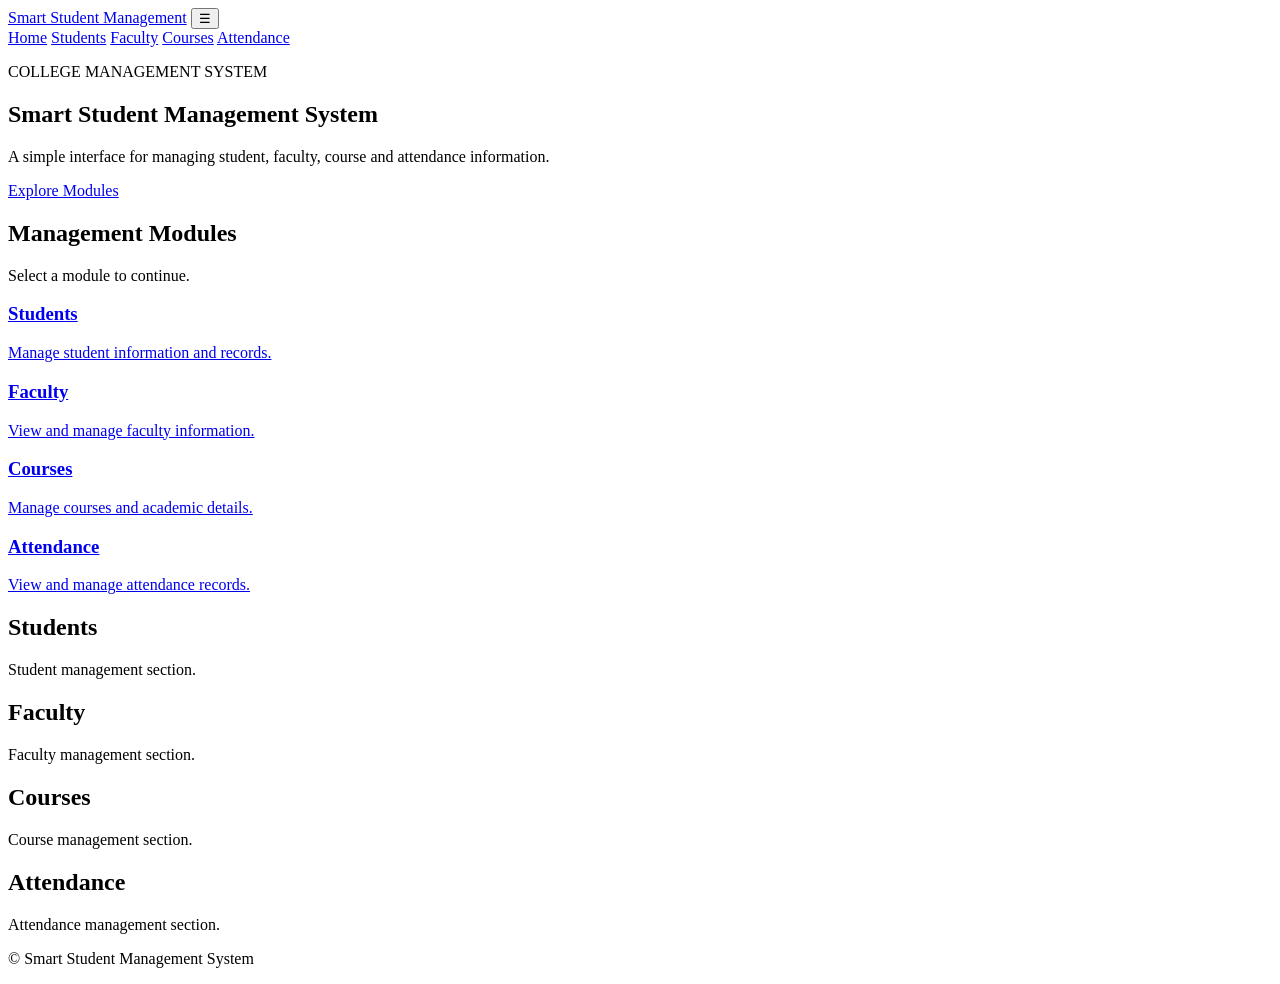
==== frontend/index.html @ 33f73b7b "Add index.html for Smart Student Management System This file contains the structure and content for " ====
<!DOCTYPE html>
<html lang="en">
<head>
    <meta charset="UTF-8">
    <meta name="viewport" content="width=device-width, initial-scale=1.0">
    <title>Smart Student Management System</title>
    <link rel="stylesheet" href="css/style.css">
</head>

<body>

<header class="header">
    <div class="container nav-container">
        <a href="#" class="logo">Smart Student Management</a>

        <button class="menu-btn" id="menuBtn">☰</button>

        <nav class="nav" id="navMenu">
            <a href="#home">Home</a>
            <a href="#students">Students</a>
            <a href="#faculty">Faculty</a>
            <a href="#courses">Courses</a>
            <a href="#attendance">Attendance</a>
        </nav>
    </div>
</header>

<main>

    <section id="home" class="hero">
        <div class="container">
            <p class="tag">COLLEGE MANAGEMENT SYSTEM</p>

            <h1>Smart Student Management System</h1>

            <p class="hero-text">
                A simple interface for managing student, faculty,
                course and attendance information.
            </p>

            <a href="#modules" class="btn">Explore Modules</a>
        </div>
    </section>


    <section id="modules" class="section">
        <div class="container">

            <h2>Management Modules</h2>

            <p class="section-text">
                Select a module to continue.
            </p>

            <div class="card-grid">

                <a href="#students" class="card">
                    <h3>Students</h3>
                    <p>Manage student information and records.</p>
                </a>

                <a href="#faculty" class="card">
                    <h3>Faculty</h3>
                    <p>View and manage faculty information.</p>
                </a>

                <a href="#courses" class="card">
                    <h3>Courses</h3>
                    <p>Manage courses and academic details.</p>
                </a>

                <a href="#attendance" class="card">
                    <h3>Attendance</h3>
                    <p>View and manage attendance records.</p>
                </a>

            </div>
        </div>
    </section>


    <section id="students" class="section section-light">
        <div class="container">
            <h2>Students</h2>
            <p>Student management section.</p>
        </div>
    </section>


    <section id="faculty" class="section">
        <div class="container">
            <h2>Faculty</h2>
            <p>Faculty management section.</p>
        </div>
    </section>


    <section id="courses" class="section section-light">
        <div class="container">
            <h2>Courses</h2>
            <p>Course management section.</p>
        </div>
    </section>


    <section id="attendance" class="section">
        <div class="container">
            <h2>Attendance</h2>
            <p>Attendance management section.</p>
        </div>
    </section>

</main>


<footer class="footer">
    <div class="container">
        <p>
            &copy; <span id="year"></span>
            Smart Student Management System
        </p>
    </div>
</footer>

<script src="js/script.js"></script>

</body>
</html>
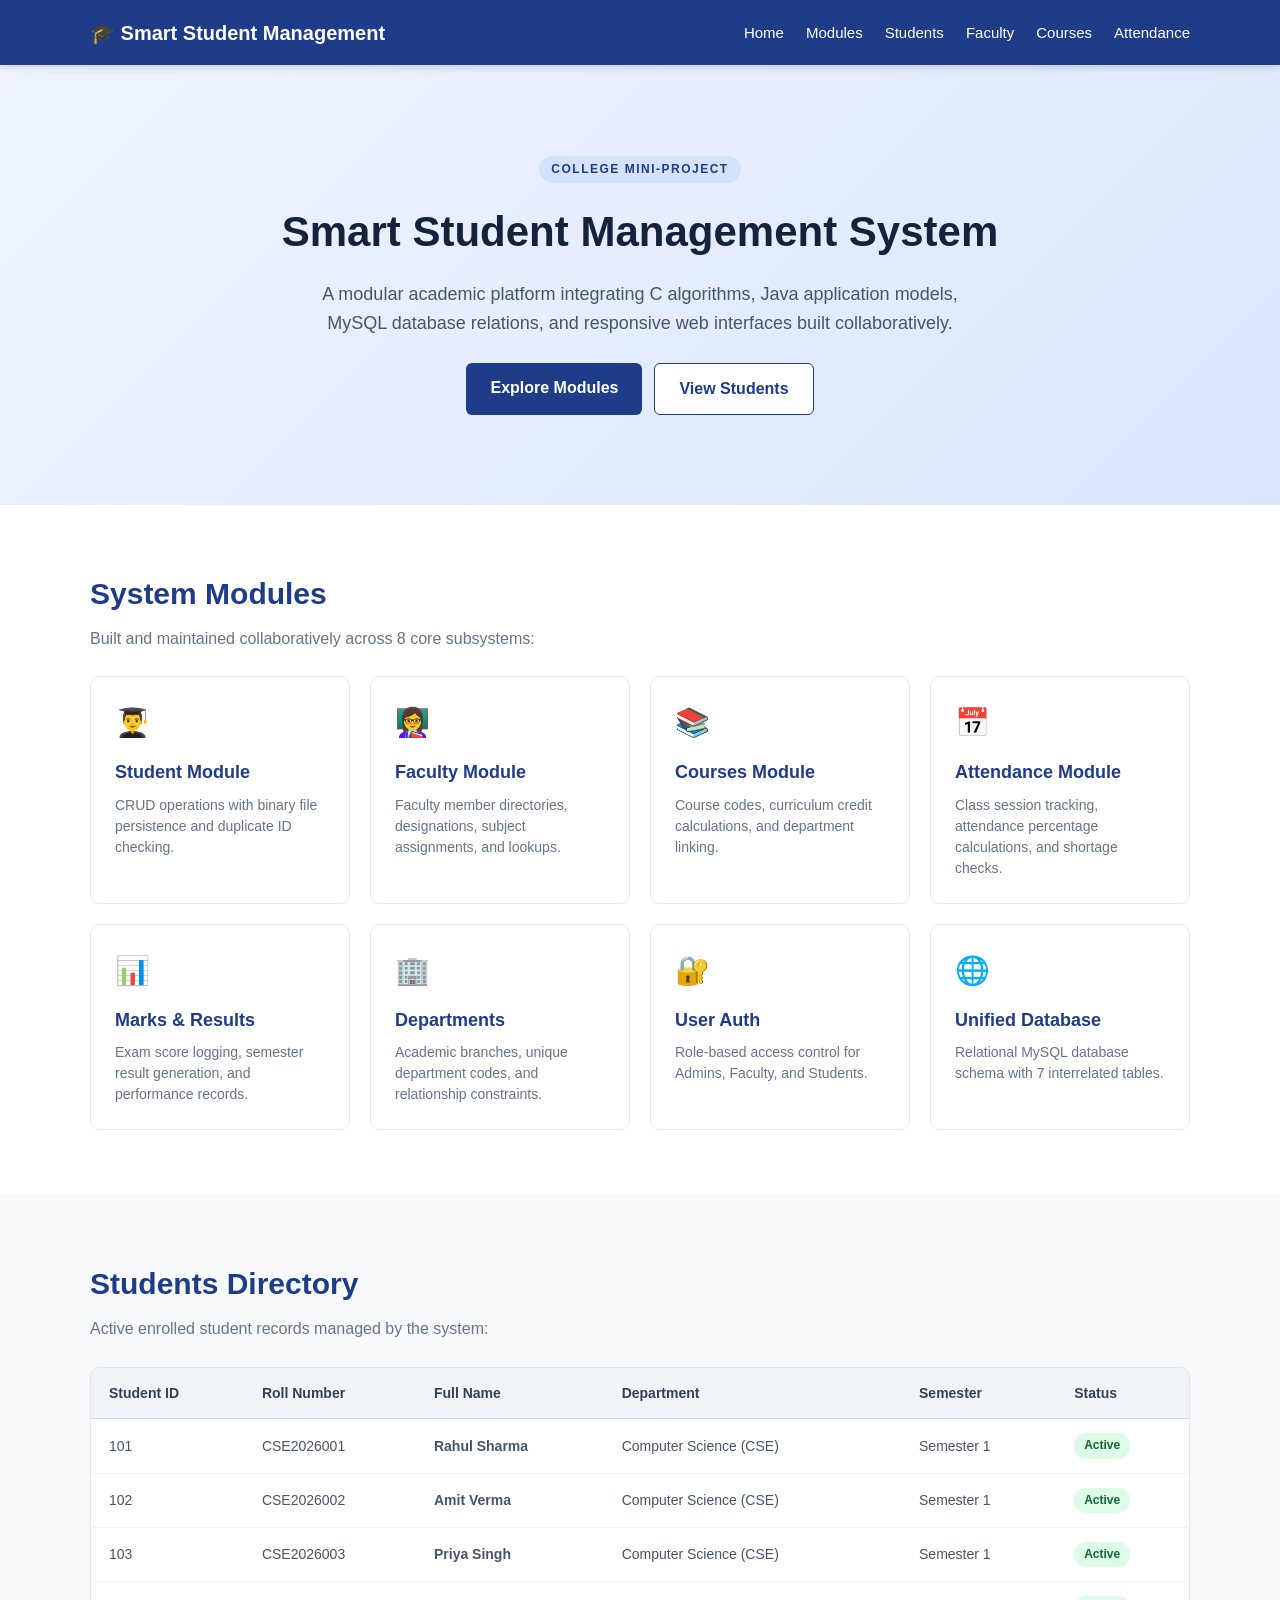
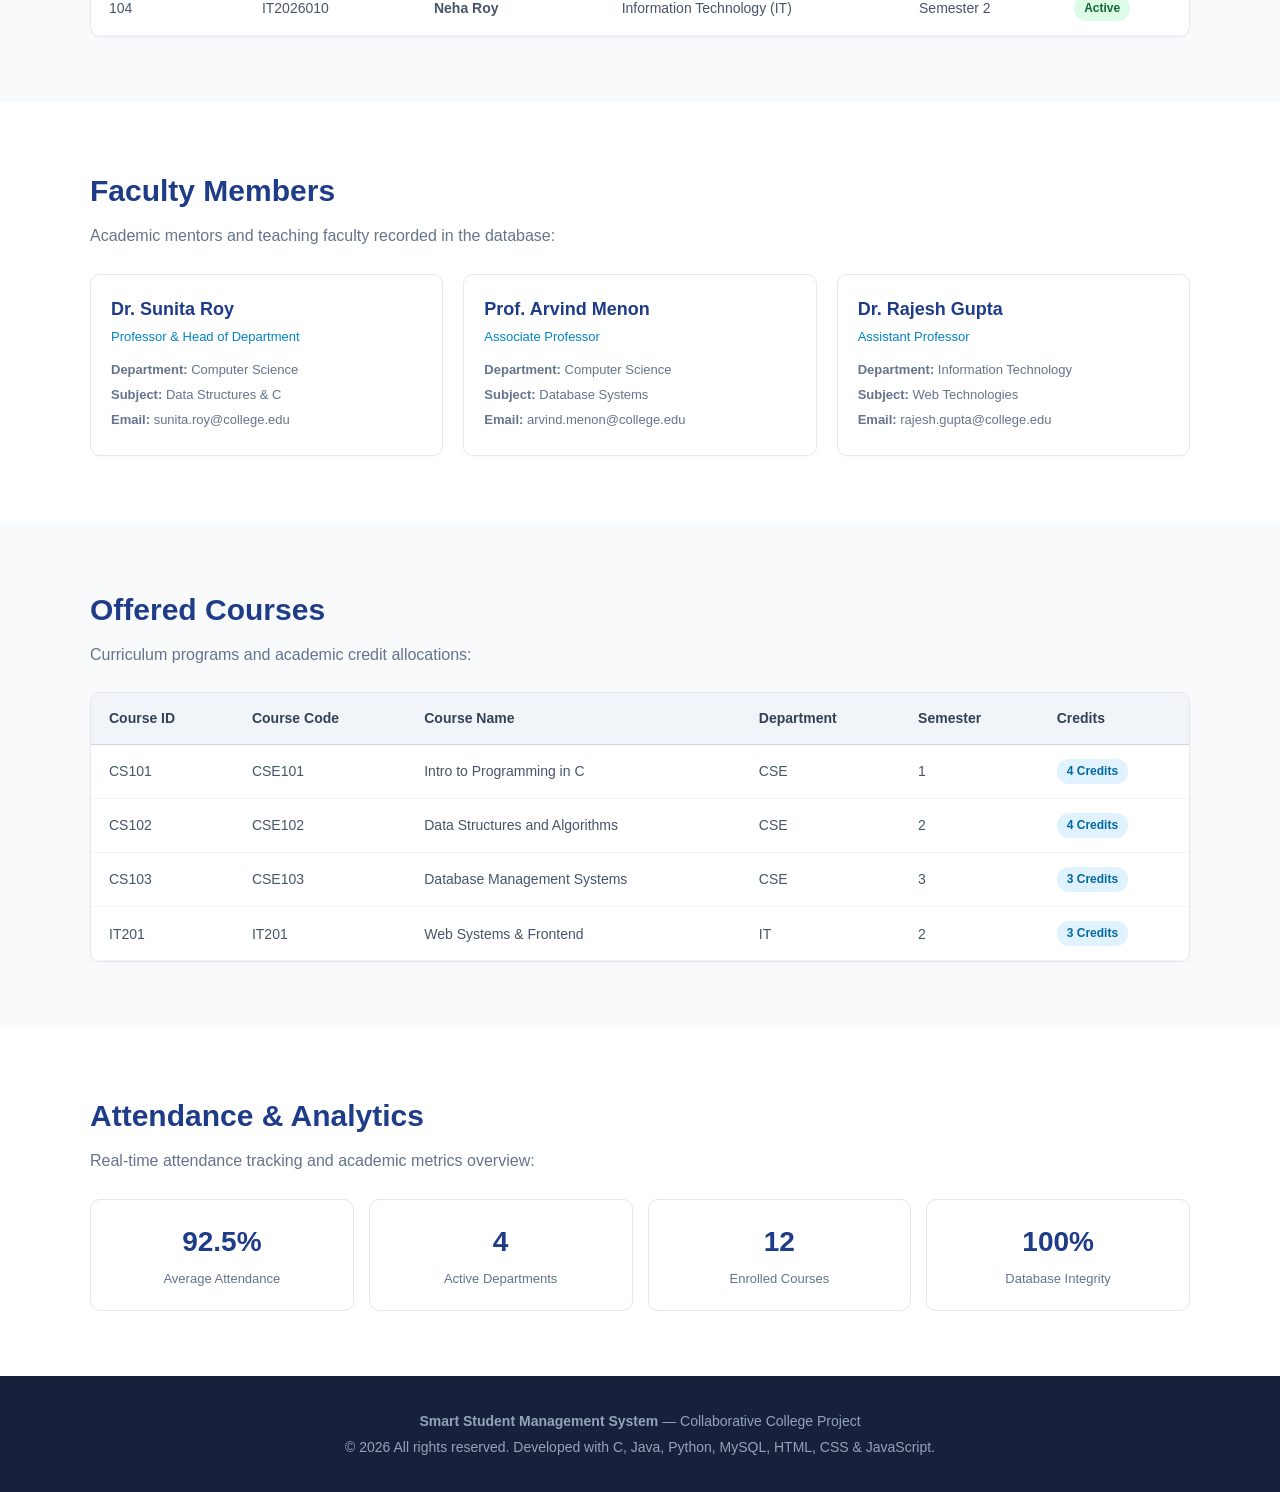
==== commit 468c4c09: "Feat: enrich frontend portal with sample directories, metrics, and root Pages redirect" ====
--- a/frontend/index.html
+++ b/frontend/index.html
@@ -11,12 +11,13 @@
 
 <header class="header">
     <div class="container nav-container">
-        <a href="#" class="logo">Smart Student Management</a>
-
-        <button class="menu-btn" id="menuBtn">☰</button>
+        <a href="#home" class="logo">🎓 Smart Student Management</a>
+
+        <button class="menu-btn" id="menuBtn" aria-label="Toggle navigation">☰</button>
 
         <nav class="nav" id="navMenu">
             <a href="#home">Home</a>
+            <a href="#modules">Modules</a>
             <a href="#students">Students</a>
             <a href="#faculty">Faculty</a>
             <a href="#courses">Courses</a>
@@ -27,98 +28,265 @@
 
 <main>
 
+    <!-- Hero Section -->
     <section id="home" class="hero">
         <div class="container">
-            <p class="tag">COLLEGE MANAGEMENT SYSTEM</p>
-
+            <span class="tag">COLLEGE MINI-PROJECT</span>
             <h1>Smart Student Management System</h1>
-
             <p class="hero-text">
-                A simple interface for managing student, faculty,
-                course and attendance information.
+                A modular academic platform integrating C algorithms, Java application models, MySQL database relations, and responsive web interfaces built collaboratively.
             </p>
-
-            <a href="#modules" class="btn">Explore Modules</a>
-        </div>
-    </section>
-
-
+            <div class="hero-btns">
+                <a href="#modules" class="btn">Explore Modules</a>
+                <a href="#students" class="btn btn-secondary">View Students</a>
+            </div>
+        </div>
+    </section>
+
+    <!-- Module Showcase -->
     <section id="modules" class="section">
         <div class="container">
-
-            <h2>Management Modules</h2>
-
+            <h2>System Modules</h2>
             <p class="section-text">
-                Select a module to continue.
+                Built and maintained collaboratively across 8 core subsystems:
             </p>
 
             <div class="card-grid">
-
                 <a href="#students" class="card">
-                    <h3>Students</h3>
-                    <p>Manage student information and records.</p>
+                    <div class="card-icon">👨‍🎓</div>
+                    <h3>Student Module</h3>
+                    <p>CRUD operations with binary file persistence and duplicate ID checking.</p>
                 </a>
 
                 <a href="#faculty" class="card">
-                    <h3>Faculty</h3>
-                    <p>View and manage faculty information.</p>
+                    <div class="card-icon">👩‍🏫</div>
+                    <h3>Faculty Module</h3>
+                    <p>Faculty member directories, designations, subject assignments, and lookups.</p>
                 </a>
 
                 <a href="#courses" class="card">
-                    <h3>Courses</h3>
-                    <p>Manage courses and academic details.</p>
+                    <div class="card-icon">📚</div>
+                    <h3>Courses Module</h3>
+                    <p>Course codes, curriculum credit calculations, and department linking.</p>
                 </a>
 
                 <a href="#attendance" class="card">
-                    <h3>Attendance</h3>
-                    <p>View and manage attendance records.</p>
-                </a>
-
-            </div>
-        </div>
-    </section>
-
-
+                    <div class="card-icon">📅</div>
+                    <h3>Attendance Module</h3>
+                    <p>Class session tracking, attendance percentage calculations, and shortage checks.</p>
+                </a>
+
+                <div class="card">
+                    <div class="card-icon">📊</div>
+                    <h3>Marks & Results</h3>
+                    <p>Exam score logging, semester result generation, and performance records.</p>
+                </div>
+
+                <div class="card">
+                    <div class="card-icon">🏢</div>
+                    <h3>Departments</h3>
+                    <p>Academic branches, unique department codes, and relationship constraints.</p>
+                </div>
+
+                <div class="card">
+                    <div class="card-icon">🔐</div>
+                    <h3>User Auth</h3>
+                    <p>Role-based access control for Admins, Faculty, and Students.</p>
+                </div>
+
+                <div class="card">
+                    <div class="card-icon">🌐</div>
+                    <h3>Unified Database</h3>
+                    <p>Relational MySQL database schema with 7 interrelated tables.</p>
+                </div>
+            </div>
+        </div>
+    </section>
+
+    <!-- Students Directory -->
     <section id="students" class="section section-light">
         <div class="container">
-            <h2>Students</h2>
-            <p>Student management section.</p>
-        </div>
-    </section>
-
-
+            <h2>Students Directory</h2>
+            <p class="section-text">Active enrolled student records managed by the system:</p>
+
+            <div class="table-responsive">
+                <table class="data-table">
+                    <thead>
+                        <tr>
+                            <th>Student ID</th>
+                            <th>Roll Number</th>
+                            <th>Full Name</th>
+                            <th>Department</th>
+                            <th>Semester</th>
+                            <th>Status</th>
+                        </tr>
+                    </thead>
+                    <tbody>
+                        <tr>
+                            <td>101</td>
+                            <td>CSE2026001</td>
+                            <td><strong>Rahul Sharma</strong></td>
+                            <td>Computer Science (CSE)</td>
+                            <td>Semester 1</td>
+                            <td><span class="badge badge-success">Active</span></td>
+                        </tr>
+                        <tr>
+                            <td>102</td>
+                            <td>CSE2026002</td>
+                            <td><strong>Amit Verma</strong></td>
+                            <td>Computer Science (CSE)</td>
+                            <td>Semester 1</td>
+                            <td><span class="badge badge-success">Active</span></td>
+                        </tr>
+                        <tr>
+                            <td>103</td>
+                            <td>CSE2026003</td>
+                            <td><strong>Priya Singh</strong></td>
+                            <td>Computer Science (CSE)</td>
+                            <td>Semester 1</td>
+                            <td><span class="badge badge-success">Active</span></td>
+                        </tr>
+                        <tr>
+                            <td>104</td>
+                            <td>IT2026010</td>
+                            <td><strong>Neha Roy</strong></td>
+                            <td>Information Technology (IT)</td>
+                            <td>Semester 2</td>
+                            <td><span class="badge badge-success">Active</span></td>
+                        </tr>
+                    </tbody>
+                </table>
+            </div>
+        </div>
+    </section>
+
+    <!-- Faculty Directory -->
     <section id="faculty" class="section">
         <div class="container">
-            <h2>Faculty</h2>
-            <p>Faculty management section.</p>
-        </div>
-    </section>
-
-
+            <h2>Faculty Members</h2>
+            <p class="section-text">Academic mentors and teaching faculty recorded in the database:</p>
+
+            <div class="faculty-grid">
+                <div class="faculty-card">
+                    <h4>Dr. Sunita Roy</h4>
+                    <div class="desig">Professor & Head of Department</div>
+                    <p><strong>Department:</strong> Computer Science</p>
+                    <p><strong>Subject:</strong> Data Structures & C</p>
+                    <p><strong>Email:</strong> sunita.roy@college.edu</p>
+                </div>
+
+                <div class="faculty-card">
+                    <h4>Prof. Arvind Menon</h4>
+                    <div class="desig">Associate Professor</div>
+                    <p><strong>Department:</strong> Computer Science</p>
+                    <p><strong>Subject:</strong> Database Systems</p>
+                    <p><strong>Email:</strong> arvind.menon@college.edu</p>
+                </div>
+
+                <div class="faculty-card">
+                    <h4>Dr. Rajesh Gupta</h4>
+                    <div class="desig">Assistant Professor</div>
+                    <p><strong>Department:</strong> Information Technology</p>
+                    <p><strong>Subject:</strong> Web Technologies</p>
+                    <p><strong>Email:</strong> rajesh.gupta@college.edu</p>
+                </div>
+            </div>
+        </div>
+    </section>
+
+    <!-- Courses Section -->
     <section id="courses" class="section section-light">
         <div class="container">
-            <h2>Courses</h2>
-            <p>Course management section.</p>
-        </div>
-    </section>
-
-
+            <h2>Offered Courses</h2>
+            <p class="section-text">Curriculum programs and academic credit allocations:</p>
+
+            <div class="table-responsive">
+                <table class="data-table">
+                    <thead>
+                        <tr>
+                            <th>Course ID</th>
+                            <th>Course Code</th>
+                            <th>Course Name</th>
+                            <th>Department</th>
+                            <th>Semester</th>
+                            <th>Credits</th>
+                        </tr>
+                    </thead>
+                    <tbody>
+                        <tr>
+                            <td>CS101</td>
+                            <td>CSE101</td>
+                            <td>Intro to Programming in C</td>
+                            <td>CSE</td>
+                            <td>1</td>
+                            <td><span class="badge badge-info">4 Credits</span></td>
+                        </tr>
+                        <tr>
+                            <td>CS102</td>
+                            <td>CSE102</td>
+                            <td>Data Structures and Algorithms</td>
+                            <td>CSE</td>
+                            <td>2</td>
+                            <td><span class="badge badge-info">4 Credits</span></td>
+                        </tr>
+                        <tr>
+                            <td>CS103</td>
+                            <td>CSE103</td>
+                            <td>Database Management Systems</td>
+                            <td>CSE</td>
+                            <td>3</td>
+                            <td><span class="badge badge-info">3 Credits</span></td>
+                        </tr>
+                        <tr>
+                            <td>IT201</td>
+                            <td>IT201</td>
+                            <td>Web Systems & Frontend</td>
+                            <td>IT</td>
+                            <td>2</td>
+                            <td><span class="badge badge-info">3 Credits</span></td>
+                        </tr>
+                    </tbody>
+                </table>
+            </div>
+        </div>
+    </section>
+
+    <!-- Attendance Overview -->
     <section id="attendance" class="section">
         <div class="container">
-            <h2>Attendance</h2>
-            <p>Attendance management section.</p>
+            <h2>Attendance & Analytics</h2>
+            <p class="section-text">Real-time attendance tracking and academic metrics overview:</p>
+
+            <div class="metrics-grid">
+                <div class="metric-card">
+                    <div class="metric-value">92.5%</div>
+                    <div class="metric-label">Average Attendance</div>
+                </div>
+
+                <div class="metric-card">
+                    <div class="metric-value">4</div>
+                    <div class="metric-label">Active Departments</div>
+                </div>
+
+                <div class="metric-card">
+                    <div class="metric-value">12</div>
+                    <div class="metric-label">Enrolled Courses</div>
+                </div>
+
+                <div class="metric-card">
+                    <div class="metric-value">100%</div>
+                    <div class="metric-label">Database Integrity</div>
+                </div>
+            </div>
         </div>
     </section>
 
 </main>
-
 
 <footer class="footer">
     <div class="container">
-        <p>
-            &copy; <span id="year"></span>
-            Smart Student Management System
-        </p>
+        <p><strong>Smart Student Management System</strong> — Collaborative College Project</p>
+        <p>&copy; <span id="year"></span> All rights reserved. Developed with C, Java, Python, MySQL, HTML, CSS & JavaScript.</p>
     </div>
 </footer>
 
--- a/frontend/css/style.css
+++ b/frontend/css/style.css
@@ -0,0 +1,392 @@
+* {
+    margin: 0;
+    padding: 0;
+    box-sizing: border-box;
+}
+
+html {
+    scroll-behavior: smooth;
+}
+
+body {
+    font-family: 'Segoe UI', Tahoma, Geneva, Verdana, sans-serif;
+    color: #222;
+    background: #ffffff;
+    line-height: 1.6;
+}
+
+a {
+    text-decoration: none;
+    color: inherit;
+}
+
+.container {
+    width: 90%;
+    max-width: 1100px;
+    margin: auto;
+}
+
+/* Header and Navigation */
+.header {
+    background: #1f3c88;
+    color: white;
+    position: sticky;
+    top: 0;
+    z-index: 1000;
+    box-shadow: 0 2px 8px rgba(0,0,0,0.15);
+}
+
+.nav-container {
+    min-height: 65px;
+    display: flex;
+    align-items: center;
+    justify-content: space-between;
+}
+
+.logo {
+    font-size: 20px;
+    font-weight: bold;
+    display: flex;
+    align-items: center;
+    gap: 8px;
+}
+
+.nav {
+    display: flex;
+    gap: 22px;
+}
+
+.nav a {
+    padding: 8px 0;
+    font-size: 15px;
+    transition: color 0.2s;
+}
+
+.nav a:hover {
+    color: #ffd166;
+}
+
+.menu-btn {
+    display: none;
+    background: none;
+    border: none;
+    color: white;
+    font-size: 25px;
+    cursor: pointer;
+}
+
+/* Hero Section */
+.hero {
+    background: linear-gradient(135deg, #eef3ff 0%, #dbe6fe 100%);
+    padding: 90px 0;
+    text-align: center;
+}
+
+.tag {
+    display: inline-block;
+    font-size: 12px;
+    font-weight: 700;
+    letter-spacing: 1.5px;
+    color: #1f3c88;
+    background: #d4e2fc;
+    padding: 4px 12px;
+    border-radius: 20px;
+    margin-bottom: 15px;
+}
+
+.hero h1 {
+    font-size: 42px;
+    margin-bottom: 15px;
+    color: #17213b;
+}
+
+.hero-text {
+    max-width: 680px;
+    margin: 0 auto 25px;
+    color: #4b5563;
+    font-size: 18px;
+}
+
+.hero-btns {
+    display: flex;
+    gap: 12px;
+    justify-content: center;
+}
+
+.btn {
+    display: inline-block;
+    background: #1f3c88;
+    color: white;
+    padding: 12px 24px;
+    border-radius: 6px;
+    font-weight: 600;
+    transition: background 0.2s, transform 0.2s;
+}
+
+.btn:hover {
+    background: #162d68;
+    transform: translateY(-2px);
+}
+
+.btn-secondary {
+    background: white;
+    color: #1f3c88;
+    border: 1px solid #1f3c88;
+}
+
+.btn-secondary:hover {
+    background: #eef3ff;
+}
+
+/* Sections */
+.section {
+    padding: 65px 0;
+}
+
+.section-light {
+    background: #f8fafc;
+}
+
+.section h2 {
+    font-size: 30px;
+    margin-bottom: 8px;
+    color: #1f3c88;
+}
+
+.section-text {
+    margin-bottom: 25px;
+    color: #64748b;
+}
+
+/* Module Cards */
+.card-grid {
+    display: grid;
+    grid-template-columns: repeat(4, 1fr);
+    gap: 20px;
+    margin-top: 25px;
+}
+
+.card {
+    padding: 24px;
+    border: 1px solid #e2e8f0;
+    border-radius: 10px;
+    background: white;
+    transition: transform 0.2s, box-shadow 0.2s;
+}
+
+.card:hover {
+    transform: translateY(-4px);
+    box-shadow: 0 8px 20px rgba(0, 0, 0, 0.08);
+    border-color: #cbd5e1;
+}
+
+.card-icon {
+    font-size: 28px;
+    margin-bottom: 12px;
+}
+
+.card h3 {
+    margin-bottom: 8px;
+    color: #1f3c88;
+    font-size: 18px;
+}
+
+.card p {
+    font-size: 14px;
+    color: #64748b;
+    line-height: 1.5;
+}
+
+/* Data Table */
+.table-responsive {
+    overflow-x: auto;
+    background: white;
+    border-radius: 10px;
+    border: 1px solid #e2e8f0;
+    box-shadow: 0 2px 6px rgba(0,0,0,0.02);
+    margin-top: 20px;
+}
+
+.data-table {
+    width: 100%;
+    border-collapse: collapse;
+    text-align: left;
+    font-size: 14px;
+}
+
+.data-table th {
+    background: #f1f5f9;
+    color: #334155;
+    padding: 14px 18px;
+    font-weight: 600;
+    border-bottom: 1px solid #cbd5e1;
+}
+
+.data-table td {
+    padding: 14px 18px;
+    border-bottom: 1px solid #f1f5f9;
+    color: #475569;
+}
+
+.data-table tr:hover {
+    background: #f8fafc;
+}
+
+/* Badges */
+.badge {
+    display: inline-block;
+    padding: 3px 10px;
+    border-radius: 12px;
+    font-size: 12px;
+    font-weight: 600;
+}
+
+.badge-success {
+    background: #dcfce7;
+    color: #166534;
+}
+
+.badge-warning {
+    background: #fef9c3;
+    color: #854d0e;
+}
+
+.badge-info {
+    background: #e0f2fe;
+    color: #0369a1;
+}
+
+/* Faculty Grid */
+.faculty-grid {
+    display: grid;
+    grid-template-columns: repeat(3, 1fr);
+    gap: 20px;
+    margin-top: 20px;
+}
+
+.faculty-card {
+    background: white;
+    border: 1px solid #e2e8f0;
+    border-radius: 10px;
+    padding: 20px;
+    box-shadow: 0 2px 6px rgba(0,0,0,0.02);
+}
+
+.faculty-card h4 {
+    color: #1f3c88;
+    font-size: 18px;
+    margin-bottom: 4px;
+}
+
+.faculty-card .desig {
+    font-size: 13px;
+    color: #0284c7;
+    margin-bottom: 12px;
+}
+
+.faculty-card p {
+    font-size: 13px;
+    color: #64748b;
+    margin-bottom: 4px;
+}
+
+/* Metrics Grid */
+.metrics-grid {
+    display: grid;
+    grid-template-columns: repeat(4, 1fr);
+    gap: 15px;
+    margin-top: 20px;
+}
+
+.metric-card {
+    background: white;
+    border: 1px solid #e2e8f0;
+    border-radius: 10px;
+    padding: 20px;
+    text-align: center;
+}
+
+.metric-value {
+    font-size: 28px;
+    font-weight: 700;
+    color: #1f3c88;
+    margin-bottom: 4px;
+}
+
+.metric-label {
+    font-size: 13px;
+    color: #64748b;
+}
+
+/* Footer */
+.footer {
+    background: #17213b;
+    color: #94a3b8;
+    text-align: center;
+    padding: 30px 0;
+    font-size: 14px;
+}
+
+.footer p {
+    margin: 4px 0;
+}
+
+/* Tablet */
+@media (max-width: 850px) {
+    .menu-btn {
+        display: block;
+    }
+
+    .nav {
+        display: none;
+        position: absolute;
+        top: 65px;
+        left: 0;
+        width: 100%;
+        background: #1f3c88;
+        flex-direction: column;
+        gap: 0;
+        padding: 10px 5%;
+        box-shadow: 0 4px 10px rgba(0,0,0,0.2);
+    }
+
+    .nav.active {
+        display: flex;
+    }
+
+    .nav a {
+        padding: 12px 0;
+        border-bottom: 1px solid rgba(255,255,255,0.1);
+    }
+
+    .hero h1 {
+        font-size: 32px;
+    }
+
+    .card-grid {
+        grid-template-columns: repeat(2, 1fr);
+    }
+
+    .faculty-grid {
+        grid-template-columns: repeat(2, 1fr);
+    }
+
+    .metrics-grid {
+        grid-template-columns: repeat(2, 1fr);
+    }
+}
+
+/* Mobile */
+@media (max-width: 520px) {
+    .card-grid, .faculty-grid, .metrics-grid {
+        grid-template-columns: 1fr;
+    }
+
+    .hero {
+        padding: 60px 0;
+    }
+
+    .hero-btns {
+        flex-direction: column;
+    }
+}
